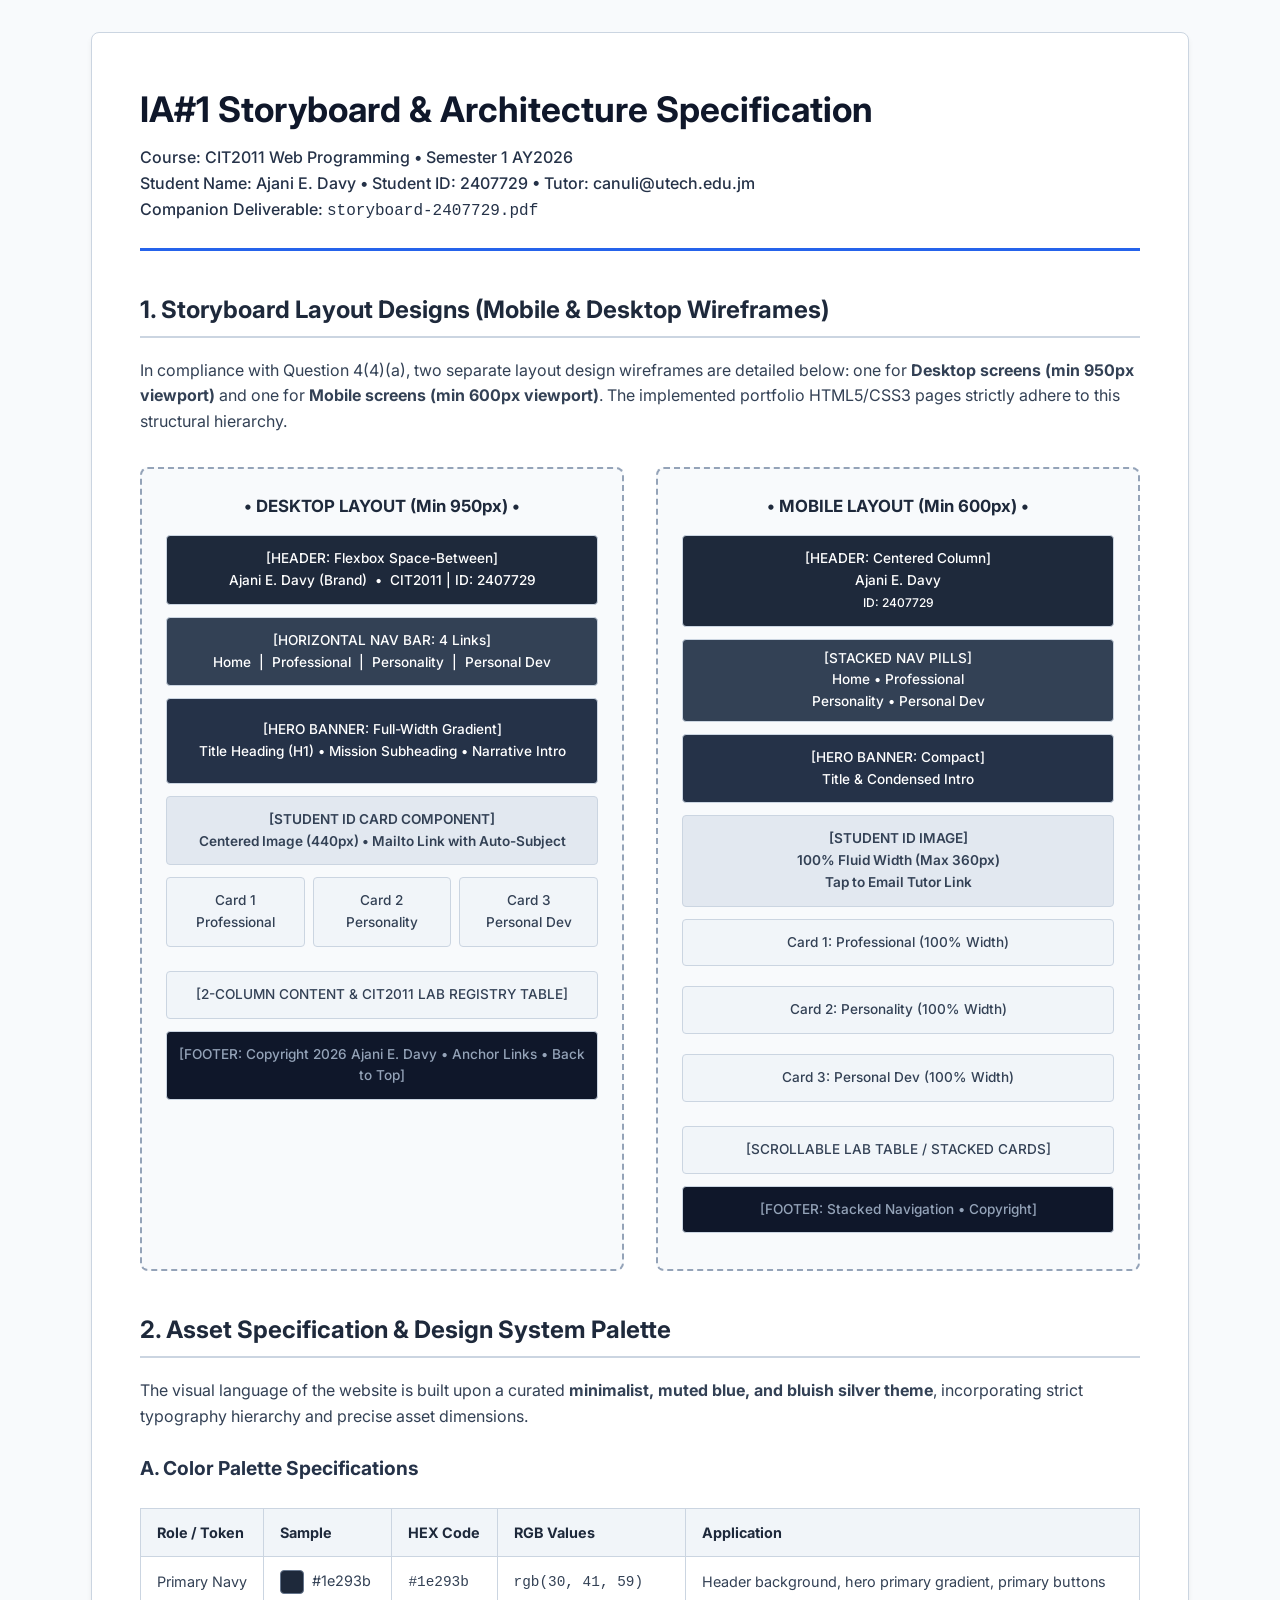
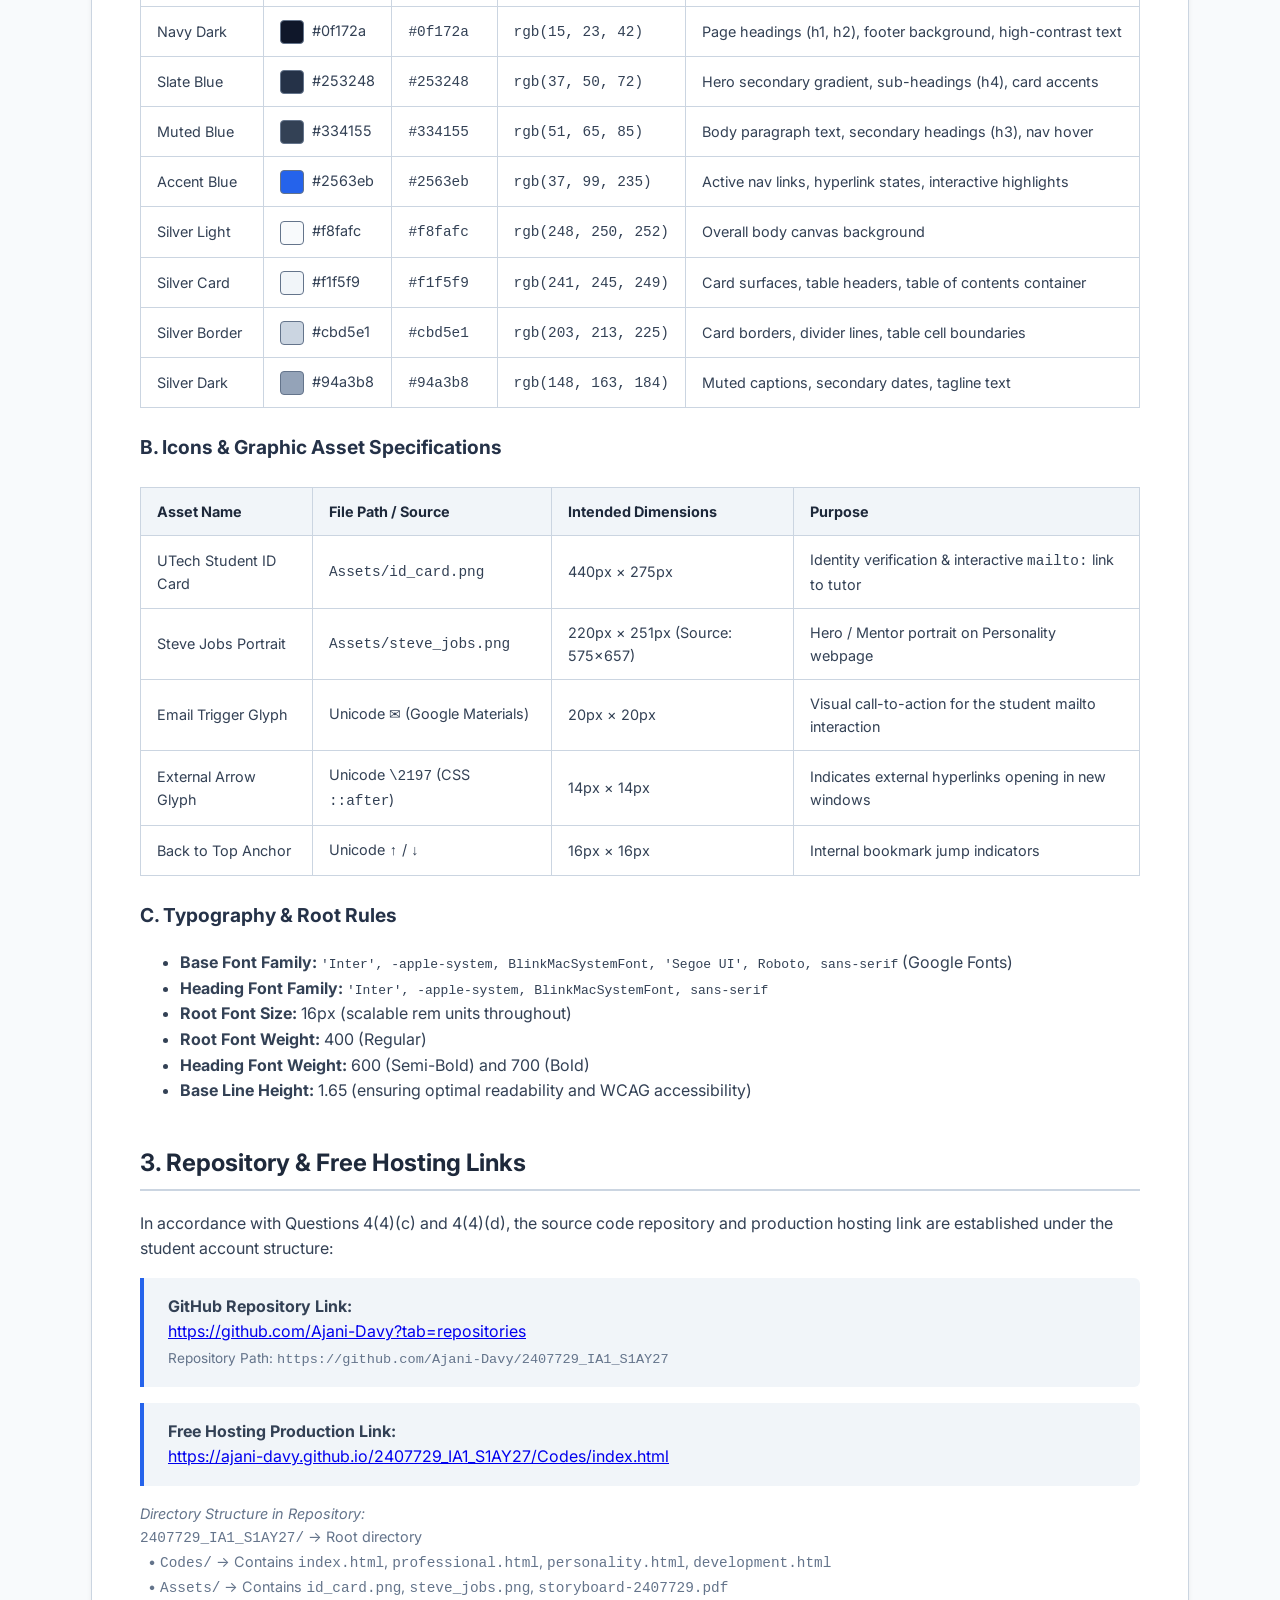
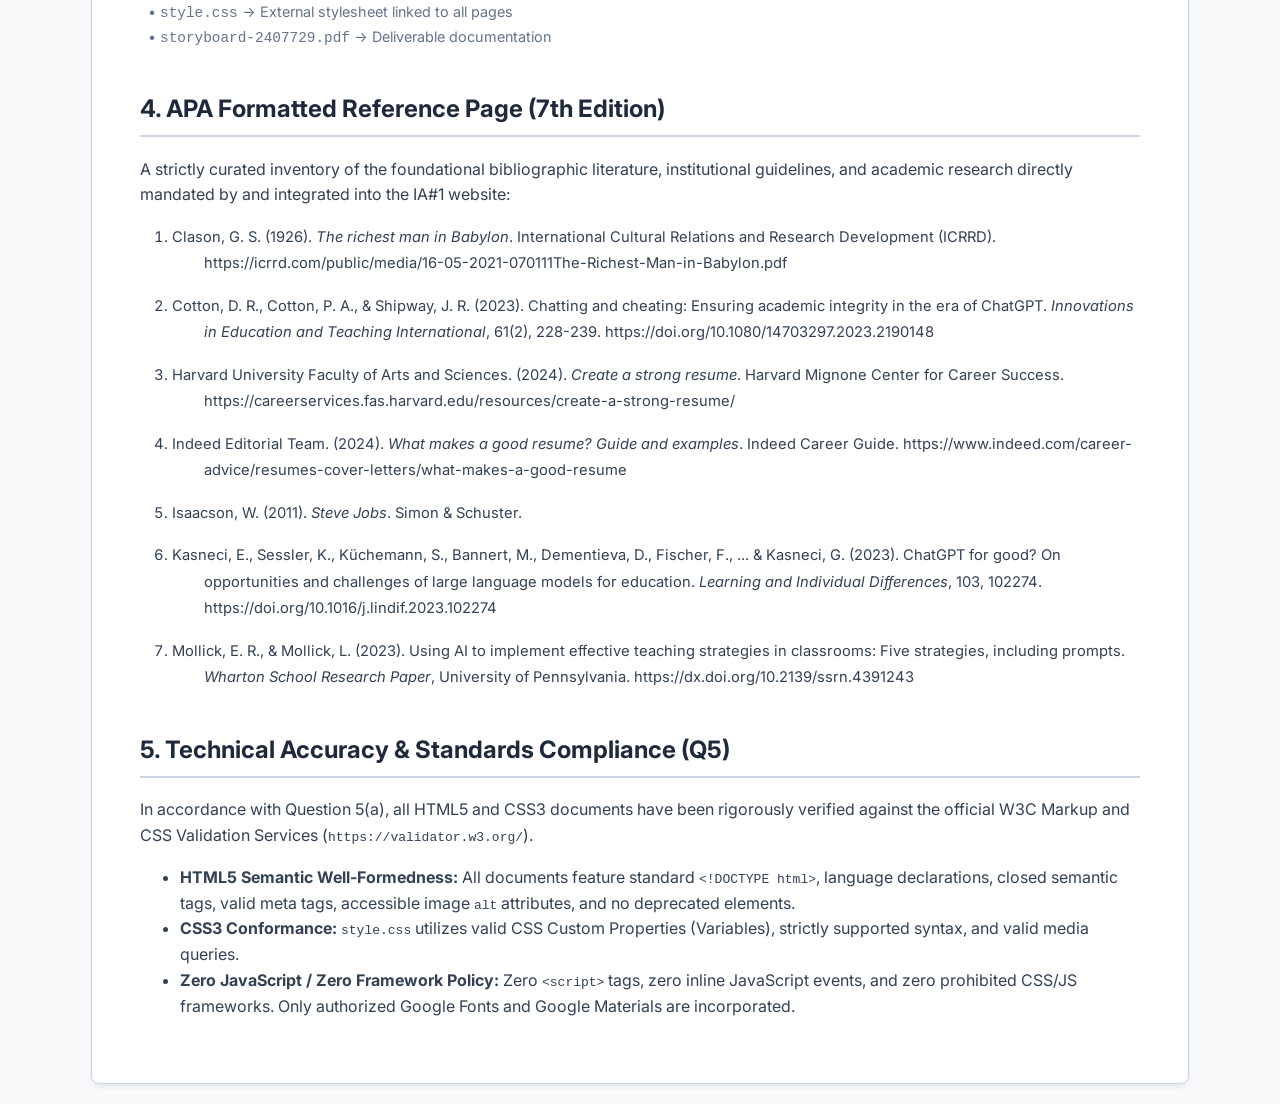
==== 2407729_IA1_S1AY27/storyboard-2407729.html @ 92b91c1e "Add files via upload" ====
<!DOCTYPE html>
<html lang="en">
<head>
  <meta charset="UTF-8">
  <meta name="viewport" content="width=device-width, initial-scale=1.0">
  <title>Storyboard &amp; Project Specification Deliverable - Ajani E. Davy (ID: 2407729)</title>
  <link rel="preconnect" href="https://fonts.googleapis.com">
  <link rel="preconnect" href="https://fonts.gstatic.com" crossorigin>
  <link href="https://fonts.googleapis.com/css2?family=Inter:wght@300;400;500;600;700&display=swap" rel="stylesheet">
  <style>
    :root {
      --color-primary-navy: #1e293b;
      --color-navy-dark: #0f172a;
      --color-slate-blue: #253248;
      --color-accent-blue: #2563eb;
      --color-silver-light: #f8fafc;
      --color-silver-card: #f1f5f9;
      --color-silver-border: #cbd5e1;
      --color-silver-dark: #94a3b8;
      --color-text-main: #0f172a;
      --font-family-base: 'Inter', -apple-system, sans-serif;
    }

    body {
      font-family: var(--font-family-base);
      line-height: 1.6;
      color: #334155;
      background-color: var(--color-silver-light);
      margin: 0;
      padding: 2rem 1rem;
    }

    .doc-container {
      max-width: 1000px;
      margin: 0 auto;
      background: #ffffff;
      border: 1px solid var(--color-silver-border);
      border-radius: 8px;
      padding: 3rem;
      box-shadow: 0 4px 6px -1px rgba(0,0,0,0.08);
    }

    header {
      border-bottom: 3px solid var(--color-accent-blue);
      padding-bottom: 1.5rem;
      margin-bottom: 2rem;
    }

    h1 {
      color: var(--color-navy-dark);
      font-size: 2.2rem;
      margin: 0 0 0.5rem 0;
    }

    .meta-subtitle {
      font-size: 1rem;
      color: var(--color-slate-blue);
      font-weight: 500;
    }

    h2 {
      color: var(--color-primary-navy);
      font-size: 1.5rem;
      border-bottom: 2px solid var(--color-silver-border);
      padding-bottom: 0.4rem;
      margin-top: 2.5rem;
    }

    h3 {
      color: var(--color-slate-blue);
      font-size: 1.2rem;
      margin-top: 1.5rem;
    }

    /* Wireframe Styles */
    .wireframe-comparison {
      display: grid;
      grid-template-columns: 1fr 1fr;
      gap: 2rem;
      margin: 2rem 0;
    }

    .wireframe-box {
      border: 2px dashed var(--color-silver-dark);
      background-color: #f8fafc;
      border-radius: 8px;
      padding: 1.5rem;
    }

    .wireframe-title {
      font-weight: 700;
      text-align: center;
      margin-bottom: 1rem;
      color: var(--color-primary-navy);
      font-size: 1.05rem;
    }

    .wf-component {
      background: #ffffff;
      border: 1px solid var(--color-silver-border);
      border-radius: 4px;
      padding: 0.75rem;
      margin-bottom: 0.75rem;
      text-align: center;
      font-size: 0.85rem;
      font-weight: 500;
    }

    .wf-header { background: #1e293b; color: #ffffff; }
    .wf-nav { background: #334155; color: #ffffff; }
    .wf-hero { background: #253248; color: #ffffff; padding: 1.25rem 0.5rem; }
    .wf-content { background: #f1f5f9; border: 1px solid #cbd5e1; }
    .wf-footer { background: #0f172a; color: #94a3b8; }

    .wf-grid-3 {
      display: grid;
      grid-template-columns: repeat(3, 1fr);
      gap: 0.5rem;
      margin-bottom: 0.75rem;
    }

    .wf-grid-1 {
      display: flex;
      flex-direction: column;
      gap: 0.5rem;
      margin-bottom: 0.75rem;
    }

    /* Tables */
    table {
      width: 100%;
      border-collapse: collapse;
      margin: 1.5rem 0;
    }

    th, td {
      border: 1px solid var(--color-silver-border);
      padding: 0.75rem 1rem;
      text-align: left;
      font-size: 0.9rem;
    }

    th {
      background-color: var(--color-silver-card);
      color: var(--color-primary-navy);
    }

    .swatch {
      display: inline-block;
      width: 22px;
      height: 22px;
      border-radius: 4px;
      border: 1px solid #64748b;
      vertical-align: middle;
      margin-right: 0.5rem;
    }

    .link-callout {
      background: var(--color-silver-card);
      border-left: 4px solid var(--color-accent-blue);
      padding: 1rem 1.5rem;
      border-radius: 0 6px 6px 0;
      margin: 1rem 0;
      word-break: break-all;
    }

    .apa-list {
      padding-left: 2rem;
      font-size: 0.92rem;
      line-height: 1.8;
    }

    .apa-list li {
      margin-bottom: 1rem;
      text-indent: -2rem;
      padding-left: 2rem;
    }

    @media print {
      body { background: #fff; padding: 0; }
      .doc-container { border: none; box-shadow: none; padding: 0; }
      h2 { page-break-before: always; }
      h2:first-of-type { page-break-before: avoid; }
    }
  </style>
</head>
<body>

  <div class="doc-container">
    <header>
      <h1>IA#1 Storyboard &amp; Architecture Specification</h1>
      <div class="meta-subtitle">
        Course: CIT2011 Web Programming &bull; Semester 1 AY2026<br>
        Student Name: Ajani E. Davy &bull; Student ID: 2407729 &bull; Tutor: canuli@utech.edu.jm<br>
        Companion Deliverable: <code>storyboard-2407729.pdf</code>
      </div>
    </header>

    <!-- SECTION 1: STORYBOARD (Q4.4.a) -->
    <section>
      <h2>1. Storyboard Layout Designs (Mobile &amp; Desktop Wireframes)</h2>
      <p>
        In compliance with Question 4(4)(a), two separate layout design wireframes are detailed below:
        one for <strong>Desktop screens (min 950px viewport)</strong> and one for 
        <strong>Mobile screens (min 600px viewport)</strong>. The implemented portfolio HTML5/CSS3 pages 
        strictly adhere to this structural hierarchy.
      </p>

      <div class="wireframe-comparison">
        
        <!-- Desktop Wireframe (min 950px) -->
        <div class="wireframe-box">
          <div class="wireframe-title">&bull; DESKTOP LAYOUT (Min 950px) &bull;</div>
          
          <div class="wf-component wf-header">
            [HEADER: Flexbox Space-Between]<br>
            Ajani E. Davy (Brand) &nbsp;&bull;&nbsp; CIT2011 | ID: 2407729
          </div>

          <div class="wf-component wf-nav">
            [HORIZONTAL NAV BAR: 4 Links]<br>
            Home &nbsp;|&nbsp; Professional &nbsp;|&nbsp; Personality &nbsp;|&nbsp; Personal Dev
          </div>

          <div class="wf-component wf-hero">
            [HERO BANNER: Full-Width Gradient]<br>
            Title Heading (H1) &bull; Mission Subheading &bull; Narrative Intro
          </div>

          <div class="wf-component wf-content" style="background:#e2e8f0; font-weight:600;">
            [STUDENT ID CARD COMPONENT]<br>
            Centered Image (440px) &bull; Mailto Link with Auto-Subject
          </div>

          <div class="wf-grid-3">
            <div class="wf-component wf-content">Card 1<br>Professional</div>
            <div class="wf-component wf-content">Card 2<br>Personality</div>
            <div class="wf-component wf-content">Card 3<br>Personal Dev</div>
          </div>

          <div class="wf-component wf-content">
            [2-COLUMN CONTENT &amp; CIT2011 LAB REGISTRY TABLE]
          </div>

          <div class="wf-component wf-footer">
            [FOOTER: Copyright 2026 Ajani E. Davy &bull; Anchor Links &bull; Back to Top]
          </div>
        </div>

        <!-- Mobile Wireframe (min 600px) -->
        <div class="wireframe-box">
          <div class="wireframe-title">&bull; MOBILE LAYOUT (Min 600px) &bull;</div>
          
          <div class="wf-component wf-header">
            [HEADER: Centered Column]<br>
            Ajani E. Davy<br>
            <span style="font-size:0.75rem;">ID: 2407729</span>
          </div>

          <div class="wf-component wf-nav" style="padding:0.5rem 0.25rem;">
            [STACKED NAV PILLS]<br>
            Home &bull; Professional<br>
            Personality &bull; Personal Dev
          </div>

          <div class="wf-component wf-hero" style="padding:0.75rem 0.25rem;">
            [HERO BANNER: Compact]<br>
            Title &amp; Condensed Intro
          </div>

          <div class="wf-component wf-content" style="background:#e2e8f0; font-weight:600;">
            [STUDENT ID IMAGE]<br>
            100% Fluid Width (Max 360px)<br>
            Tap to Email Tutor Link
          </div>

          <div class="wf-grid-1">
            <div class="wf-component wf-content">Card 1: Professional (100% Width)</div>
            <div class="wf-component wf-content">Card 2: Personality (100% Width)</div>
            <div class="wf-component wf-content">Card 3: Personal Dev (100% Width)</div>
          </div>

          <div class="wf-component wf-content">
            [SCROLLABLE LAB TABLE / STACKED CARDS]
          </div>

          <div class="wf-component wf-footer">
            [FOOTER: Stacked Navigation &bull; Copyright]
          </div>
        </div>

      </div>
    </section>

    <!-- SECTION 2: ASSET SPECIFICATION (Q4.4.b) -->
    <section>
      <h2>2. Asset Specification &amp; Design System Palette</h2>
      <p>
        The visual language of the website is built upon a curated <strong>minimalist, muted blue, and bluish silver theme</strong>, 
        incorporating strict typography hierarchy and precise asset dimensions.
      </p>

      <h3>A. Color Palette Specifications</h3>
      <table>
        <thead>
          <tr>
            <th>Role / Token</th>
            <th>Sample</th>
            <th>HEX Code</th>
            <th>RGB Values</th>
            <th>Application</th>
          </tr>
        </thead>
        <tbody>
          <tr>
            <td>Primary Navy</td>
            <td><span class="swatch" style="background:#1e293b;"></span>#1e293b</td>
            <td><code>#1e293b</code></td>
            <td><code>rgb(30, 41, 59)</code></td>
            <td>Header background, hero primary gradient, primary buttons</td>
          </tr>
          <tr>
            <td>Navy Dark</td>
            <td><span class="swatch" style="background:#0f172a;"></span>#0f172a</td>
            <td><code>#0f172a</code></td>
            <td><code>rgb(15, 23, 42)</code></td>
            <td>Page headings (h1, h2), footer background, high-contrast text</td>
          </tr>
          <tr>
            <td>Slate Blue</td>
            <td><span class="swatch" style="background:#253248;"></span>#253248</td>
            <td><code>#253248</code></td>
            <td><code>rgb(37, 50, 72)</code></td>
            <td>Hero secondary gradient, sub-headings (h4), card accents</td>
          </tr>
          <tr>
            <td>Muted Blue</td>
            <td><span class="swatch" style="background:#334155;"></span>#334155</td>
            <td><code>#334155</code></td>
            <td><code>rgb(51, 65, 85)</code></td>
            <td>Body paragraph text, secondary headings (h3), nav hover</td>
          </tr>
          <tr>
            <td>Accent Blue</td>
            <td><span class="swatch" style="background:#2563eb;"></span>#2563eb</td>
            <td><code>#2563eb</code></td>
            <td><code>rgb(37, 99, 235)</code></td>
            <td>Active nav links, hyperlink states, interactive highlights</td>
          </tr>
          <tr>
            <td>Silver Light</td>
            <td><span class="swatch" style="background:#f8fafc;"></span>#f8fafc</td>
            <td><code>#f8fafc</code></td>
            <td><code>rgb(248, 250, 252)</code></td>
            <td>Overall body canvas background</td>
          </tr>
          <tr>
            <td>Silver Card</td>
            <td><span class="swatch" style="background:#f1f5f9;"></span>#f1f5f9</td>
            <td><code>#f1f5f9</code></td>
            <td><code>rgb(241, 245, 249)</code></td>
            <td>Card surfaces, table headers, table of contents container</td>
          </tr>
          <tr>
            <td>Silver Border</td>
            <td><span class="swatch" style="background:#cbd5e1;"></span>#cbd5e1</td>
            <td><code>#cbd5e1</code></td>
            <td><code>rgb(203, 213, 225)</code></td>
            <td>Card borders, divider lines, table cell boundaries</td>
          </tr>
          <tr>
            <td>Silver Dark</td>
            <td><span class="swatch" style="background:#94a3b8;"></span>#94a3b8</td>
            <td><code>#94a3b8</code></td>
            <td><code>rgb(148, 163, 184)</code></td>
            <td>Muted captions, secondary dates, tagline text</td>
          </tr>
        </tbody>
      </table>

      <h3>B. Icons &amp; Graphic Asset Specifications</h3>
      <table>
        <thead>
          <tr>
            <th>Asset Name</th>
            <th>File Path / Source</th>
            <th>Intended Dimensions</th>
            <th>Purpose</th>
          </tr>
        </thead>
        <tbody>
          <tr>
            <td>UTech Student ID Card</td>
            <td><code>Assets/id_card.png</code></td>
            <td>440px &times; 275px</td>
            <td>Identity verification &amp; interactive <code>mailto:</code> link to tutor</td>
          </tr>
          <tr>
            <td>Steve Jobs Portrait</td>
            <td><code>Assets/steve_jobs.png</code></td>
            <td>220px &times; 251px (Source: 575&times;657)</td>
            <td>Hero / Mentor portrait on Personality webpage</td>
          </tr>
          <tr>
            <td>Email Trigger Glyph</td>
            <td>Unicode <code>&#9993;</code> (Google Materials)</td>
            <td>20px &times; 20px</td>
            <td>Visual call-to-action for the student mailto interaction</td>
          </tr>
          <tr>
            <td>External Arrow Glyph</td>
            <td>Unicode <code>\2197</code> (CSS <code>::after</code>)</td>
            <td>14px &times; 14px</td>
            <td>Indicates external hyperlinks opening in new windows</td>
          </tr>
          <tr>
            <td>Back to Top Anchor</td>
            <td>Unicode <code>&uarr;</code> / <code>&darr;</code></td>
            <td>16px &times; 16px</td>
            <td>Internal bookmark jump indicators</td>
          </tr>
        </tbody>
      </table>

      <h3>C. Typography &amp; Root Rules</h3>
      <ul>
        <li><strong>Base Font Family:</strong> <code>'Inter', -apple-system, BlinkMacSystemFont, 'Segoe UI', Roboto, sans-serif</code> (Google Fonts)</li>
        <li><strong>Heading Font Family:</strong> <code>'Inter', -apple-system, BlinkMacSystemFont, sans-serif</code></li>
        <li><strong>Root Font Size:</strong> 16px (scalable rem units throughout)</li>
        <li><strong>Root Font Weight:</strong> 400 (Regular)</li>
        <li><strong>Heading Font Weight:</strong> 600 (Semi-Bold) and 700 (Bold)</li>
        <li><strong>Base Line Height:</strong> 1.65 (ensuring optimal readability and WCAG accessibility)</li>
      </ul>
    </section>

    <!-- SECTION 3: REPOSITORY & HOSTING DETAILS (Q4.4.c & Q4.4.d) -->
    <section>
      <h2>3. Repository &amp; Free Hosting Links</h2>
      <p>
        In accordance with Questions 4(4)(c) and 4(4)(d), the source code repository and production hosting 
        link are established under the student account structure:
      </p>

      <div class="link-callout">
        <strong>GitHub Repository Link:</strong><br>
        <a href="https://github.com/Ajani-Davy?tab=repositories" target="_blank" rel="noopener noreferrer">
          https://github.com/Ajani-Davy?tab=repositories
        </a>
        <br><span style="font-size:0.85rem; color:#64748b;">Repository Path: <code>https://github.com/Ajani-Davy/2407729_IA1_S1AY27</code></span>
      </div>

      <div class="link-callout">
        <strong>Free Hosting Production Link:</strong><br>
        <a href="https://ajani-davy.github.io/2407729_IA1_S1AY27/Codes/index.html" target="_blank" rel="noopener noreferrer">
          https://ajani-davy.github.io/2407729_IA1_S1AY27/Codes/index.html
        </a>
      </div>

      <p style="font-size:0.9rem; color:#64748b;">
        <em>Directory Structure in Repository:</em><br>
        <code>2407729_IA1_S1AY27/</code> &rarr; Root directory<br>
        &nbsp;&nbsp;&bull; <code>Codes/</code> &rarr; Contains <code>index.html</code>, <code>professional.html</code>, <code>personality.html</code>, <code>development.html</code><br>
        &nbsp;&nbsp;&bull; <code>Assets/</code> &rarr; Contains <code>id_card.png</code>, <code>steve_jobs.png</code>, <code>storyboard-2407729.pdf</code><br>
        &nbsp;&nbsp;&bull; <code>style.css</code> &rarr; External stylesheet linked to all pages<br>
        &nbsp;&nbsp;&bull; <code>storyboard-2407729.pdf</code> &rarr; Deliverable documentation
      </p>
    </section>

    <!-- SECTION 4: APA FORMATTED REFERENCE PAGE (Q4.4.e) -->
    <section>
      <h2>4. APA Formatted Reference Page (7th Edition)</h2>
      <p>
        A strictly curated inventory of the foundational bibliographic literature, institutional guidelines, 
        and academic research directly mandated by and integrated into the IA#1 website:
      </p>

      <ol class="apa-list">
        <li>
          Clason, G. S. (1926). <em>The richest man in Babylon</em>. International Cultural Relations and Research Development (ICRRD). 
          https://icrrd.com/public/media/16-05-2021-070111The-Richest-Man-in-Babylon.pdf
        </li>
        <li>
          Cotton, D. R., Cotton, P. A., &amp; Shipway, J. R. (2023). Chatting and cheating: Ensuring academic integrity 
          in the era of ChatGPT. <em>Innovations in Education and Teaching International</em>, 61(2), 228-239. 
          https://doi.org/10.1080/14703297.2023.2190148
        </li>
        <li>
          Harvard University Faculty of Arts and Sciences. (2024). <em>Create a strong resume</em>. Harvard Mignone Center for Career Success. 
          https://careerservices.fas.harvard.edu/resources/create-a-strong-resume/
        </li>
        <li>
          Indeed Editorial Team. (2024). <em>What makes a good resume? Guide and examples</em>. Indeed Career Guide. 
          https://www.indeed.com/career-advice/resumes-cover-letters/what-makes-a-good-resume
        </li>
        <li>
          Isaacson, W. (2011). <em>Steve Jobs</em>. Simon &amp; Schuster.
        </li>
        <li>
          Kasneci, E., Sessler, K., Küchemann, S., Bannert, M., Dementieva, D., Fischer, F., ... &amp; Kasneci, G. (2023). 
          ChatGPT for good? On opportunities and challenges of large language models for education. <em>Learning and Individual Differences</em>, 103, 102274. 
          https://doi.org/10.1016/j.lindif.2023.102274
        </li>
        <li>
          Mollick, E. R., &amp; Mollick, L. (2023). Using AI to implement effective teaching strategies in classrooms: 
          Five strategies, including prompts. <em>Wharton School Research Paper</em>, University of Pennsylvania. 
          https://dx.doi.org/10.2139/ssrn.4391243
        </li>
      </ol>
    </section>

    <!-- SECTION 5: TECHNICAL ACCURACY & VALIDATION (Q5) -->
    <section>
      <h2>5. Technical Accuracy &amp; Standards Compliance (Q5)</h2>
      <p>
        In accordance with Question 5(a), all HTML5 and CSS3 documents have been rigorously verified against 
        the official W3C Markup and CSS Validation Services (<code>https://validator.w3.org/</code>).
      </p>
      <ul>
        <li><strong>HTML5 Semantic Well-Formedness:</strong> All documents feature standard <code>&lt;!DOCTYPE html&gt;</code>, language declarations, closed semantic tags, valid meta tags, accessible image <code>alt</code> attributes, and no deprecated elements.</li>
        <li><strong>CSS3 Conformance:</strong> <code>style.css</code> utilizes valid CSS Custom Properties (Variables), strictly supported syntax, and valid media queries.</li>
        <li><strong>Zero JavaScript / Zero Framework Policy:</strong> Zero <code>&lt;script&gt;</code> tags, zero inline JavaScript events, and zero prohibited CSS/JS frameworks. Only authorized Google Fonts and Google Materials are incorporated.</li>
      </ul>
    </section>

  </div>

</body>
</html>
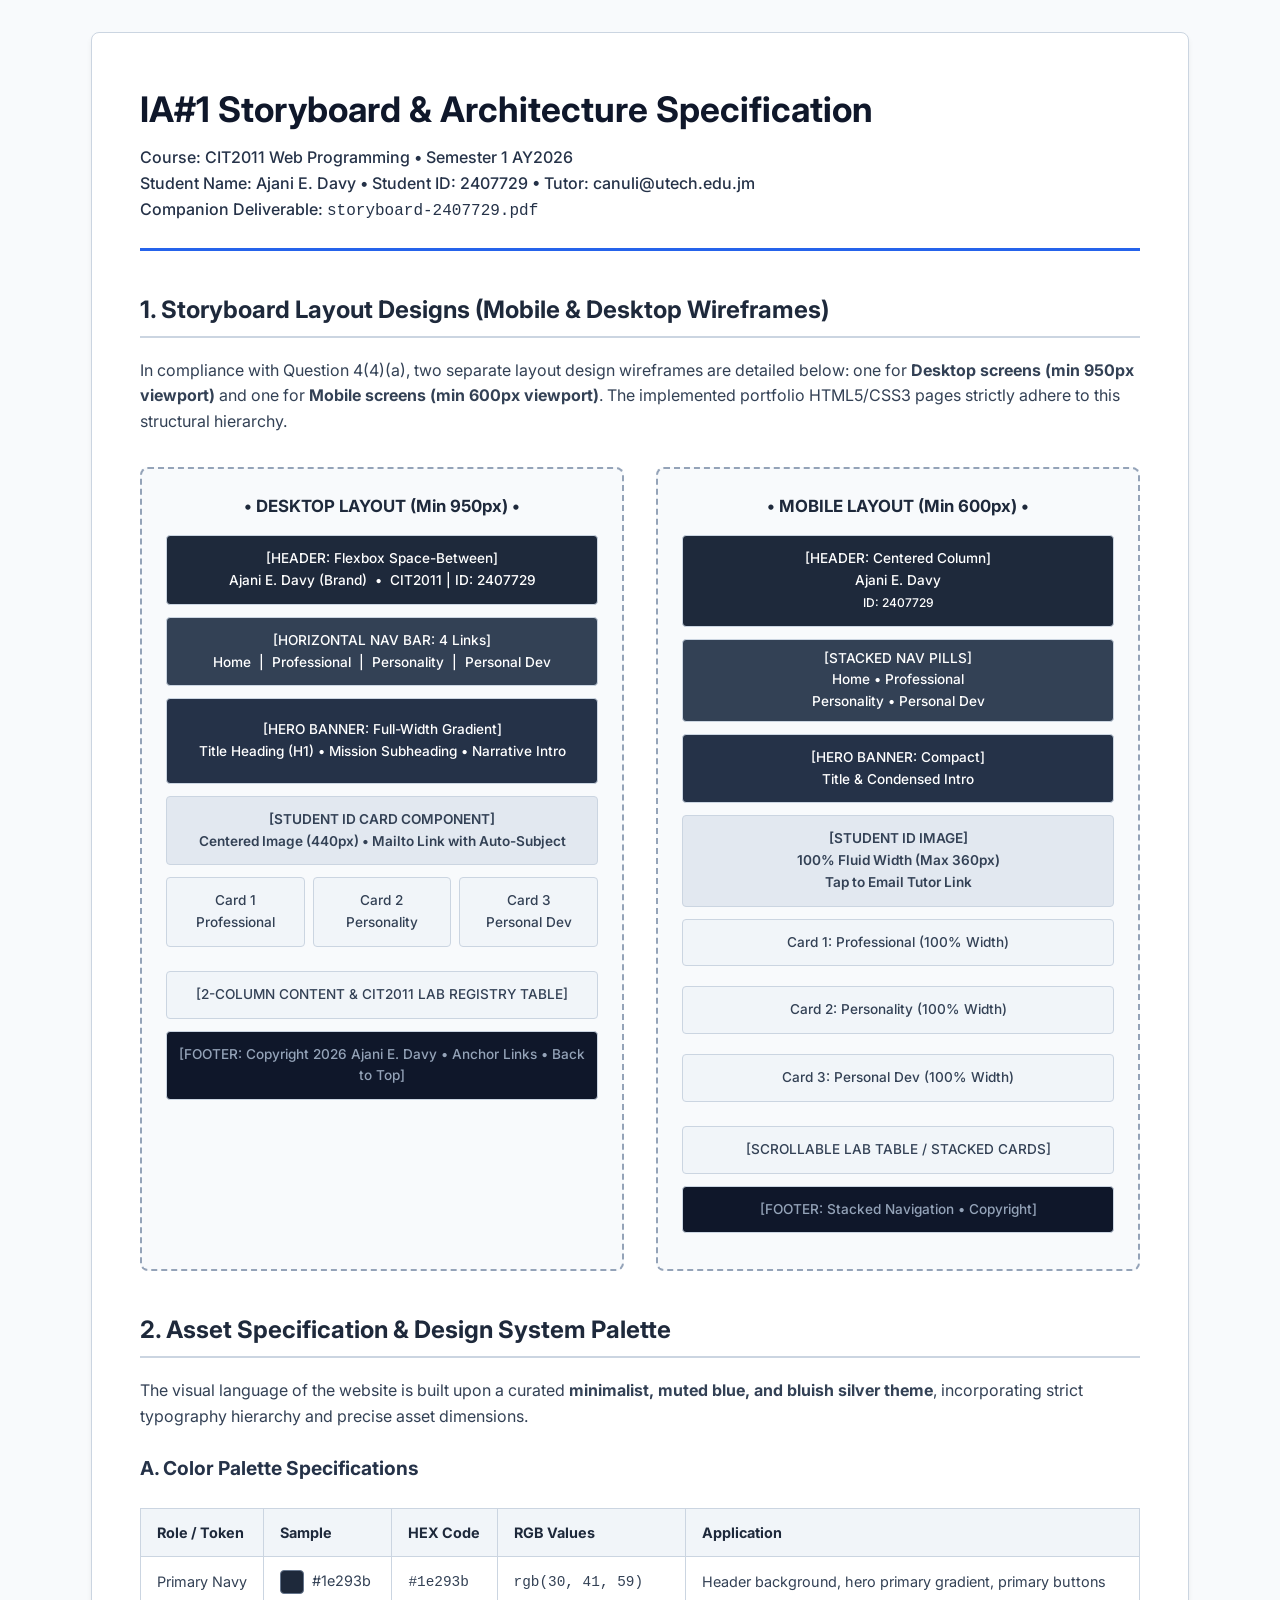
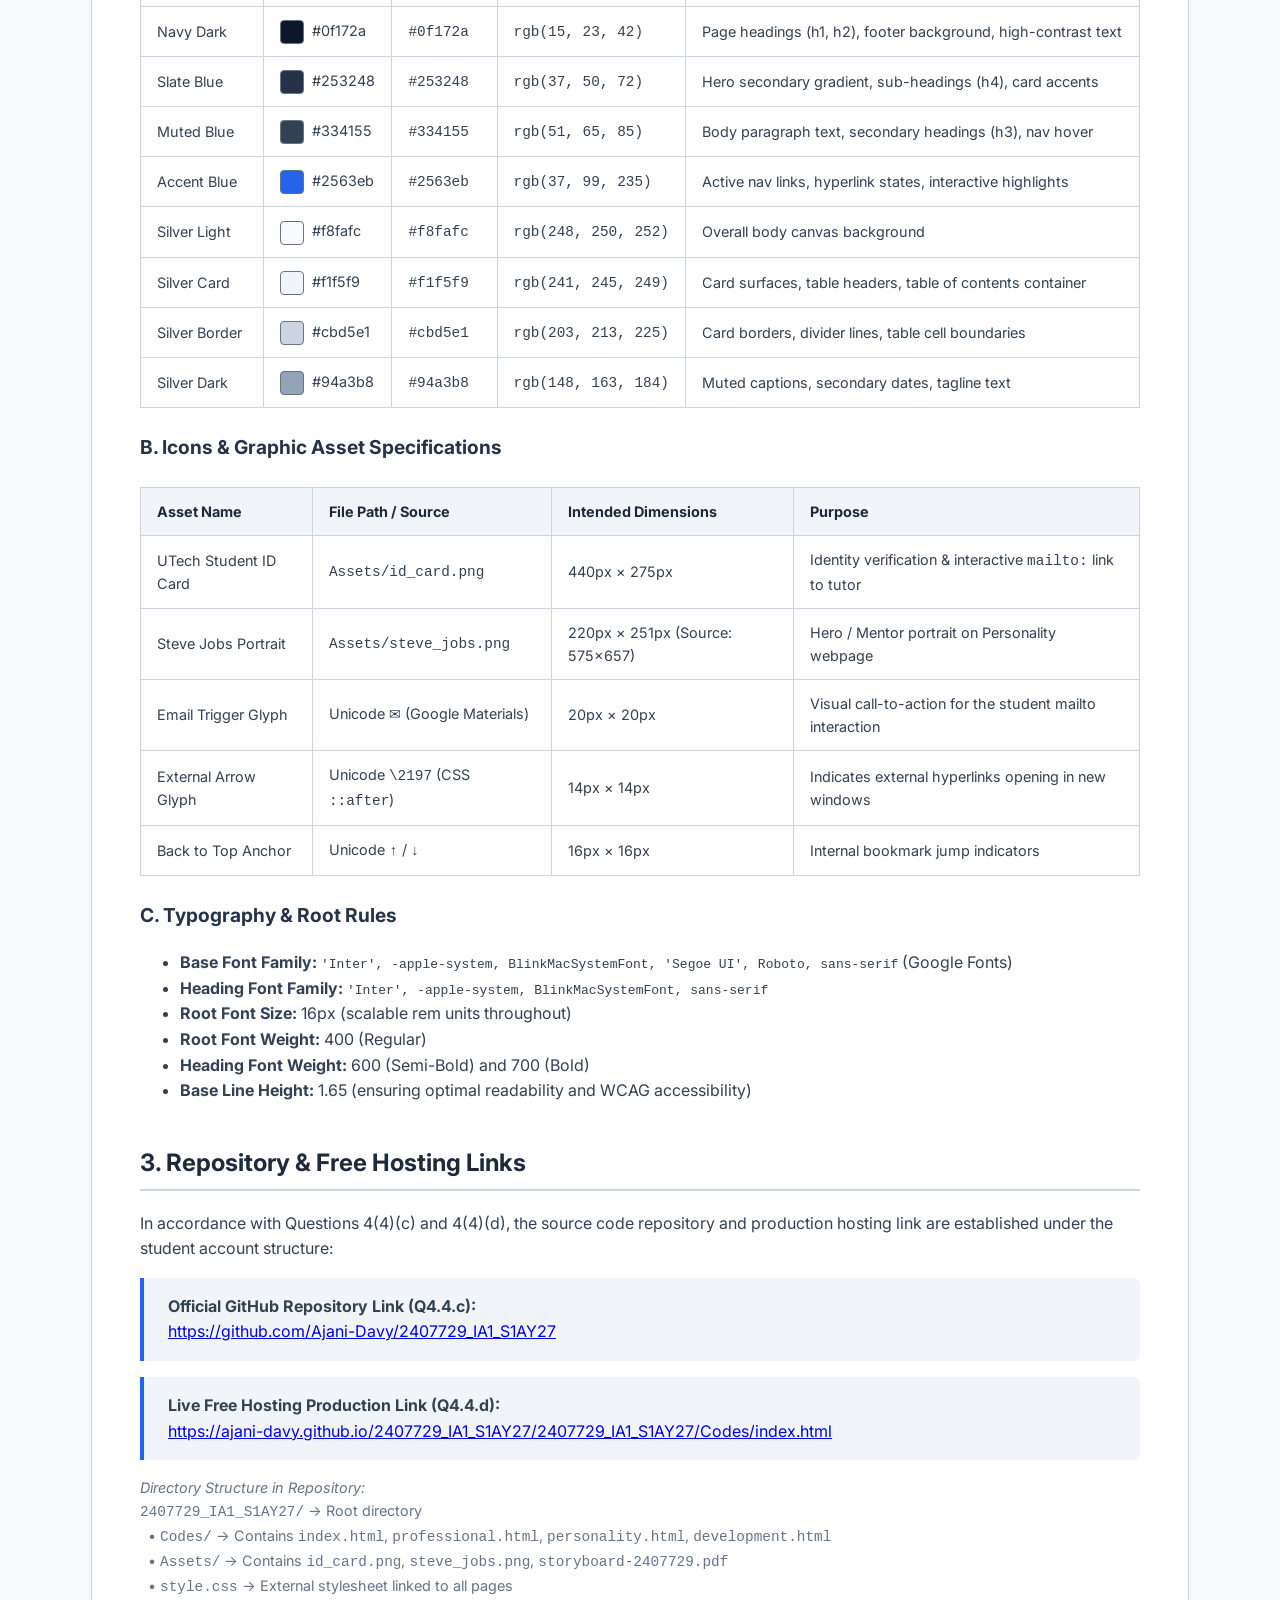
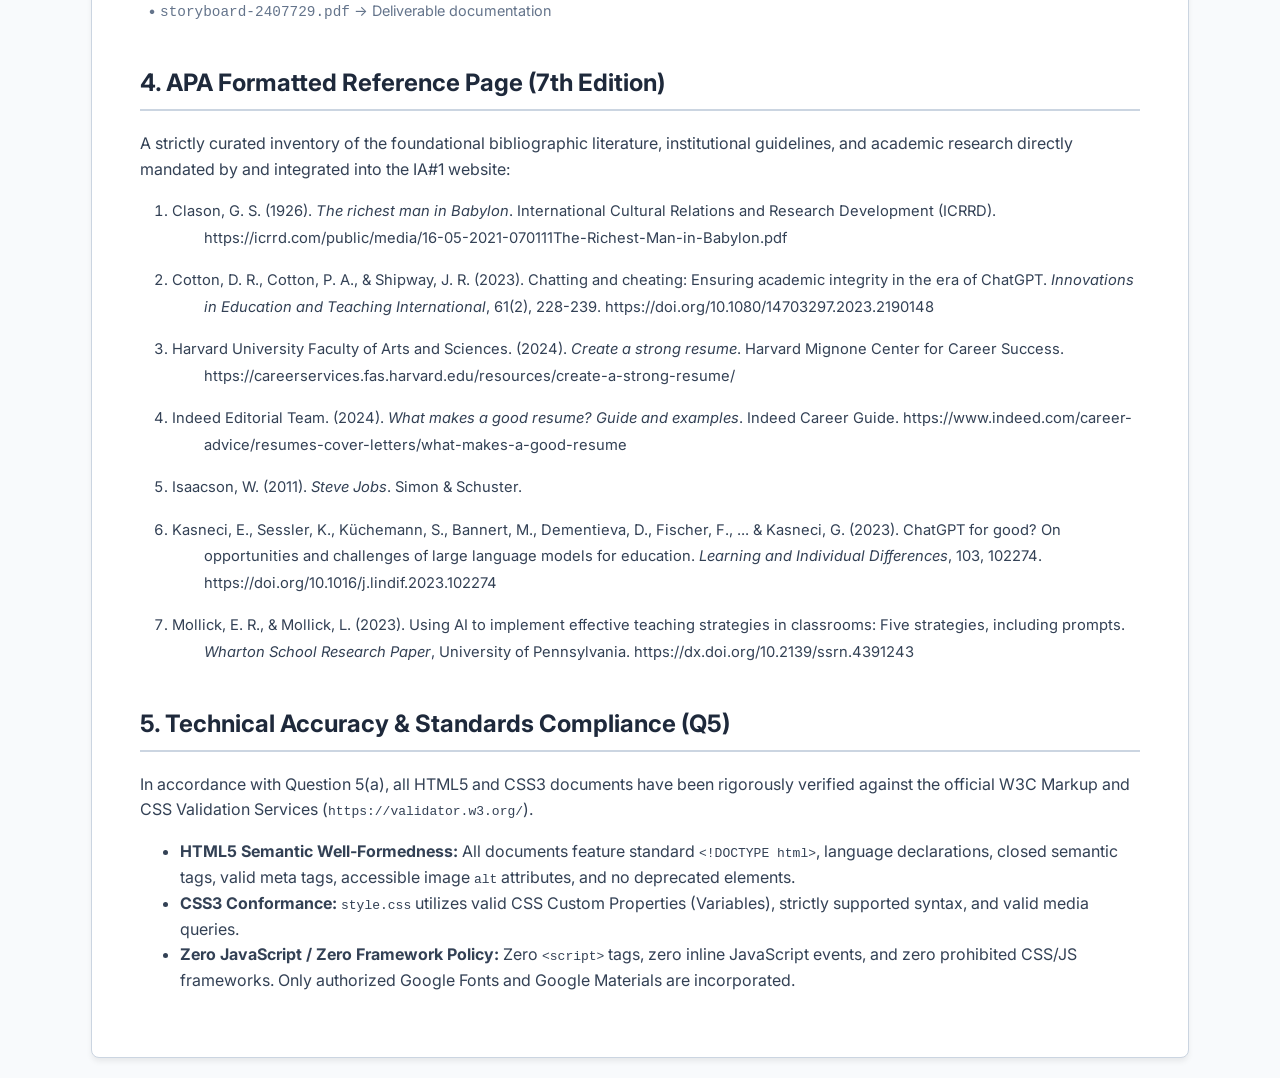
==== commit c2e4e6d4: "Add files via upload Bug Fixes..." ====
--- a/2407729_IA1_S1AY27/storyboard-2407729.html
+++ b/2407729_IA1_S1AY27/storyboard-2407729.html
@@ -442,17 +442,16 @@
       </p>
 
       <div class="link-callout">
-        <strong>GitHub Repository Link:</strong><br>
-        <a href="https://github.com/Ajani-Davy?tab=repositories" target="_blank" rel="noopener noreferrer">
-          https://github.com/Ajani-Davy?tab=repositories
+        <strong>Official GitHub Repository Link (Q4.4.c):</strong><br>
+        <a href="https://github.com/Ajani-Davy/2407729_IA1_S1AY27" target="_blank" rel="noopener noreferrer">
+          https://github.com/Ajani-Davy/2407729_IA1_S1AY27
         </a>
-        <br><span style="font-size:0.85rem; color:#64748b;">Repository Path: <code>https://github.com/Ajani-Davy/2407729_IA1_S1AY27</code></span>
       </div>
 
       <div class="link-callout">
-        <strong>Free Hosting Production Link:</strong><br>
-        <a href="https://ajani-davy.github.io/2407729_IA1_S1AY27/Codes/index.html" target="_blank" rel="noopener noreferrer">
-          https://ajani-davy.github.io/2407729_IA1_S1AY27/Codes/index.html
+        <strong>Live Free Hosting Production Link (Q4.4.d):</strong><br>
+        <a href="https://ajani-davy.github.io/2407729_IA1_S1AY27/2407729_IA1_S1AY27/Codes/index.html" target="_blank" rel="noopener noreferrer">
+          https://ajani-davy.github.io/2407729_IA1_S1AY27/2407729_IA1_S1AY27/Codes/index.html
         </a>
       </div>
 
